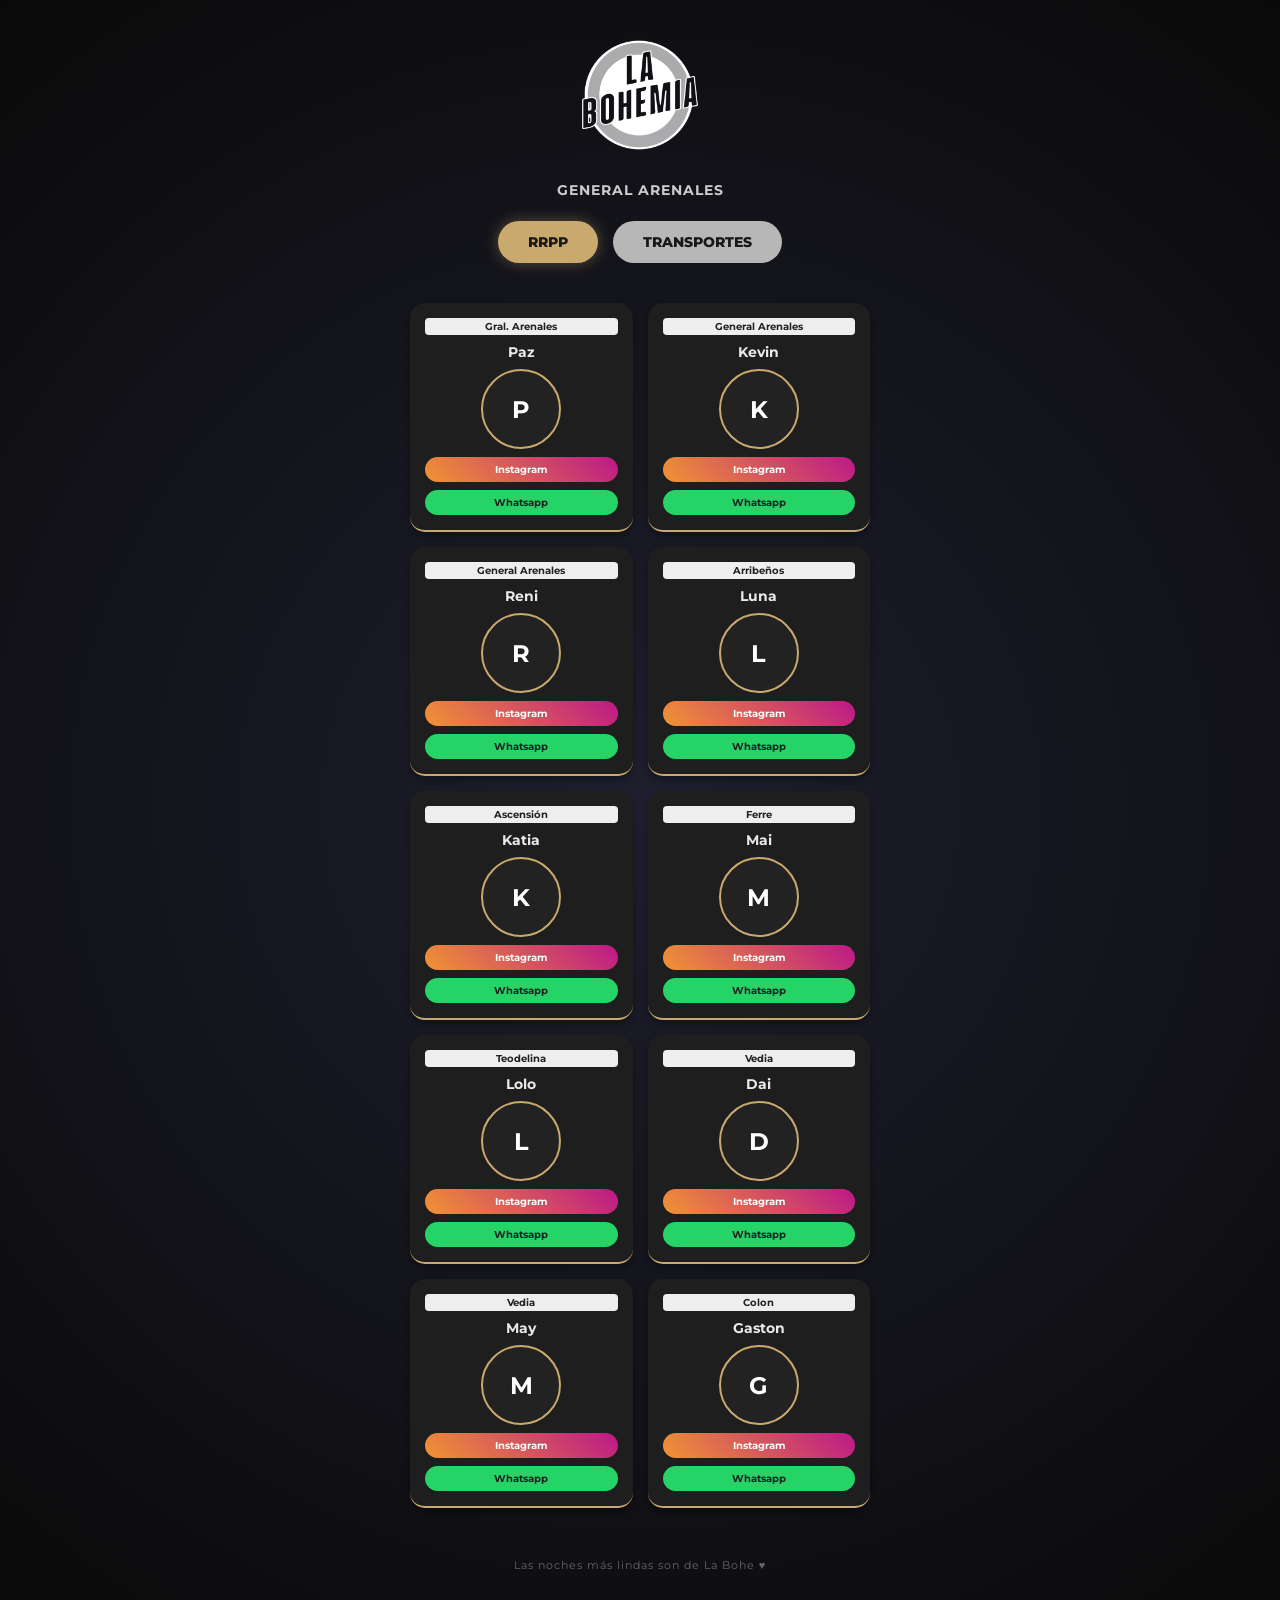
==== index.html @ ae8b13aa "deploy: 1b547722f9d787f7959a37c53d5720360ffa2ceb" ====
<!DOCTYPE html>
<html lang="es">
<head>
    <meta charset="UTF-8">
    <meta name="viewport" content="width=device-width, initial-scale=1.0">
    <title>La Bohemia</title>
    <link href="https://fonts.googleapis.com/css2?family=Montserrat:wght@400;700;900&display=swap" rel="stylesheet">
    <link rel="stylesheet" href="static/style.css">
</head>
<body>
    <div class="container">

        <!-- Zona clickeable invisible para acceder al login del admin -->
        <a href="/static/panel_acceso.html" class="hidden-login"></a>

        <!-- Header con logo y texto configurable -->
        <div class="header-section">
            <img src="static/logo.png" alt="La Bohemia" class="logo-img">
            
            <div class="header-text">General Arenales</div>
            
        </div>

        <!-- Contenido principal -->
        <div class="main-content">

            <!-- Navegación (se oculta en login y admin) -->
            
            <div class="nav-toggle">
                <a href="index.html" class="nav-btn active">RRPP</a>
                <a href="transportes/index.html" class="nav-btn inactive">Transportes</a>
            </div>
            

            

<!-- Grid de tarjetas de RRPP -->
<div class="rrpp-grid">
    
    <div class="rrpp-card">

        <!-- Localidad del RRPP -->
        <div class="rrpp-loc">Gral. Arenales</div>

        <!-- Nombre del RRPP -->
        <div class="rrpp-name">Paz</div>

        <!-- Foto de perfil. Si no tiene foto, muestra la inicial del nombre -->
        <div class="rrpp-foto-container">
            
                <img src="https://res.cloudinary.com/dhoesba6m/image/upload/v1777403940/psjckdx73pmoy9ir8xte.jpg" 
                     alt="Foto de Paz" 
                     class="rrpp-photo"
                     onerror="this.style.display='none'; this.nextElementSibling.style.display='flex';">
                <div class="rrpp-inicial" style="display:none;">P</div>
            
        </div>

        <!-- Botones de contacto -->
        <a href="https://www.instagram.com/paz.lescano" target="_blank" class="social-link ig">Instagram</a>
        <a href="https://wa.me/+5492364716366" target="_blank" class="social-link wa">Whatsapp</a>

    </div>
    
    <div class="rrpp-card">

        <!-- Localidad del RRPP -->
        <div class="rrpp-loc">General Arenales</div>

        <!-- Nombre del RRPP -->
        <div class="rrpp-name">Kevin</div>

        <!-- Foto de perfil. Si no tiene foto, muestra la inicial del nombre -->
        <div class="rrpp-foto-container">
            
                <img src="https://res.cloudinary.com/dhoesba6m/image/upload/v1777474311/cbf6snci5a0kmuamouup.jpg" 
                     alt="Foto de Kevin" 
                     class="rrpp-photo"
                     onerror="this.style.display='none'; this.nextElementSibling.style.display='flex';">
                <div class="rrpp-inicial" style="display:none;">K</div>
            
        </div>

        <!-- Botones de contacto -->
        <a href="https://www.instagram.com/kevinmalla.08" target="_blank" class="social-link ig">Instagram</a>
        <a href="https://wa.me/+5492364416110" target="_blank" class="social-link wa">Whatsapp</a>

    </div>
    
    <div class="rrpp-card">

        <!-- Localidad del RRPP -->
        <div class="rrpp-loc">General Arenales </div>

        <!-- Nombre del RRPP -->
        <div class="rrpp-name">Reni</div>

        <!-- Foto de perfil. Si no tiene foto, muestra la inicial del nombre -->
        <div class="rrpp-foto-container">
            
                <img src="https://res.cloudinary.com/dhoesba6m/image/upload/v1777474635/ctcog76iurqyqoxnaww8.jpg" 
                     alt="Foto de Reni" 
                     class="rrpp-photo"
                     onerror="this.style.display='none'; this.nextElementSibling.style.display='flex';">
                <div class="rrpp-inicial" style="display:none;">R</div>
            
        </div>

        <!-- Botones de contacto -->
        <a href="https://www.instagram.com/reni_ramoss" target="_blank" class="social-link ig">Instagram</a>
        <a href="https://wa.me/+5492364267770" target="_blank" class="social-link wa">Whatsapp</a>

    </div>
    
    <div class="rrpp-card">

        <!-- Localidad del RRPP -->
        <div class="rrpp-loc">Arribeños</div>

        <!-- Nombre del RRPP -->
        <div class="rrpp-name">Luna</div>

        <!-- Foto de perfil. Si no tiene foto, muestra la inicial del nombre -->
        <div class="rrpp-foto-container">
            
                <img src="https://res.cloudinary.com/dhoesba6m/image/upload/v1777474691/tgc4e3tfnidmcj9es6ni.jpg" 
                     alt="Foto de Luna" 
                     class="rrpp-photo"
                     onerror="this.style.display='none'; this.nextElementSibling.style.display='flex';">
                <div class="rrpp-inicial" style="display:none;">L</div>
            
        </div>

        <!-- Botones de contacto -->
        <a href="https://www.instagram.com/lunabarbagelata" target="_blank" class="social-link ig">Instagram</a>
        <a href="https://wa.me/+5492364718374" target="_blank" class="social-link wa">Whatsapp</a>

    </div>
    
    <div class="rrpp-card">

        <!-- Localidad del RRPP -->
        <div class="rrpp-loc">Ascensión</div>

        <!-- Nombre del RRPP -->
        <div class="rrpp-name">Katia</div>

        <!-- Foto de perfil. Si no tiene foto, muestra la inicial del nombre -->
        <div class="rrpp-foto-container">
            
                <img src="https://res.cloudinary.com/dhoesba6m/image/upload/v1777474807/d0klkqmcybfsxrpyymz5.jpg" 
                     alt="Foto de Katia" 
                     class="rrpp-photo"
                     onerror="this.style.display='none'; this.nextElementSibling.style.display='flex';">
                <div class="rrpp-inicial" style="display:none;">K</div>
            
        </div>

        <!-- Botones de contacto -->
        <a href="https://www.instagram.com/katialencina_" target="_blank" class="social-link ig">Instagram</a>
        <a href="https://wa.me/+5492364265466" target="_blank" class="social-link wa">Whatsapp</a>

    </div>
    
    <div class="rrpp-card">

        <!-- Localidad del RRPP -->
        <div class="rrpp-loc">Ferre</div>

        <!-- Nombre del RRPP -->
        <div class="rrpp-name">Mai</div>

        <!-- Foto de perfil. Si no tiene foto, muestra la inicial del nombre -->
        <div class="rrpp-foto-container">
            
                <img src="https://res.cloudinary.com/dhoesba6m/image/upload/v1777474870/ktisucxqk8ate7totv8h.jpg" 
                     alt="Foto de Mai" 
                     class="rrpp-photo"
                     onerror="this.style.display='none'; this.nextElementSibling.style.display='flex';">
                <div class="rrpp-inicial" style="display:none;">M</div>
            
        </div>

        <!-- Botones de contacto -->
        <a href="https://www.instagram.com/maiechevarne" target="_blank" class="social-link ig">Instagram</a>
        <a href="https://wa.me/+5492364222698" target="_blank" class="social-link wa">Whatsapp</a>

    </div>
    
    <div class="rrpp-card">

        <!-- Localidad del RRPP -->
        <div class="rrpp-loc">Teodelina</div>

        <!-- Nombre del RRPP -->
        <div class="rrpp-name">Lolo</div>

        <!-- Foto de perfil. Si no tiene foto, muestra la inicial del nombre -->
        <div class="rrpp-foto-container">
            
                <img src="https://res.cloudinary.com/dhoesba6m/image/upload/v1777474961/p7wa6db3z7ekwdj1fzkj.jpg" 
                     alt="Foto de Lolo" 
                     class="rrpp-photo"
                     onerror="this.style.display='none'; this.nextElementSibling.style.display='flex';">
                <div class="rrpp-inicial" style="display:none;">L</div>
            
        </div>

        <!-- Botones de contacto -->
        <a href="https://www.instagram.com/lolovillanueva_" target="_blank" class="social-link ig">Instagram</a>
        <a href="https://wa.me/+5493462694171" target="_blank" class="social-link wa">Whatsapp</a>

    </div>
    
    <div class="rrpp-card">

        <!-- Localidad del RRPP -->
        <div class="rrpp-loc">Vedia</div>

        <!-- Nombre del RRPP -->
        <div class="rrpp-name">Dai</div>

        <!-- Foto de perfil. Si no tiene foto, muestra la inicial del nombre -->
        <div class="rrpp-foto-container">
            
                <img src="https://res.cloudinary.com/dhoesba6m/image/upload/v1777475093/n0bxxcyiwyfzqrxfmt06.jpg" 
                     alt="Foto de Dai" 
                     class="rrpp-photo"
                     onerror="this.style.display='none'; this.nextElementSibling.style.display='flex';">
                <div class="rrpp-inicial" style="display:none;">D</div>
            
        </div>

        <!-- Botones de contacto -->
        <a href="https://www.instagram.com/daisy_duhalde" target="_blank" class="social-link ig">Instagram</a>
        <a href="https://wa.me/+5492364500055" target="_blank" class="social-link wa">Whatsapp</a>

    </div>
    
    <div class="rrpp-card">

        <!-- Localidad del RRPP -->
        <div class="rrpp-loc">Vedia</div>

        <!-- Nombre del RRPP -->
        <div class="rrpp-name">May </div>

        <!-- Foto de perfil. Si no tiene foto, muestra la inicial del nombre -->
        <div class="rrpp-foto-container">
            
                <img src="https://res.cloudinary.com/dhoesba6m/image/upload/v1777475021/f7jej9gdi33lklew8nvt.jpg" 
                     alt="Foto de May " 
                     class="rrpp-photo"
                     onerror="this.style.display='none'; this.nextElementSibling.style.display='flex';">
                <div class="rrpp-inicial" style="display:none;">M</div>
            
        </div>

        <!-- Botones de contacto -->
        <a href="https://www.instagram.com/rodriguezmaay_" target="_blank" class="social-link ig">Instagram</a>
        <a href="https://wa.me/+5492364666246" target="_blank" class="social-link wa">Whatsapp</a>

    </div>
    
    <div class="rrpp-card">

        <!-- Localidad del RRPP -->
        <div class="rrpp-loc">Colon</div>

        <!-- Nombre del RRPP -->
        <div class="rrpp-name">Gaston </div>

        <!-- Foto de perfil. Si no tiene foto, muestra la inicial del nombre -->
        <div class="rrpp-foto-container">
            
                <img src="https://res.cloudinary.com/dhoesba6m/image/upload/v1777475163/acvksdfi1xwd7sgtmdbp.jpg" 
                     alt="Foto de Gaston " 
                     class="rrpp-photo"
                     onerror="this.style.display='none'; this.nextElementSibling.style.display='flex';">
                <div class="rrpp-inicial" style="display:none;">G</div>
            
        </div>

        <!-- Botones de contacto -->
        <a href="https://www.instagram.com/ibarragaston_" target="_blank" class="social-link ig">Instagram</a>
        <a href="https://wa.me/+5492473515388" target="_blank" class="social-link wa">Whatsapp</a>

    </div>
    
</div>


        </div>

        <!-- Footer con texto configurable -->
        <footer>
            
            <p style="white-space: pre-wrap;">Las noches más lindas son de La Bohe ♥</p>
            
        </footer>

    </div>
</body>
</html>
---- static/style.css ----
/* =====================
   VARIABLES DE COLOR
   Acá definimos los colores principales.
   Cambiando estos valores, cambia toda la página.
   ===================== */
:root {
    --bg-dark: #111113;
    --primary-color: #c9a96e;      /* Dorado - color principal de La Bohemia */
    --secondary-color: #1a1a2e;    /* Azul muy oscuro */
    --card-dark: #1e1e1e;
    --text-white: #eeeeee;
    --text-dark: #1a1a1a;
    --input-bg: #2a2a2a;
    --danger-red: #d9534f;
}

/* =====================
   RESET Y BASE
   ===================== */
* { box-sizing: border-box; margin: 0; padding: 0; }

body {
    font-family: 'Montserrat', sans-serif;
    background-color: var(--bg-dark);
    color: var(--text-white);
    min-height: 100vh;
    display: flex;
    flex-direction: column;
    background: radial-gradient(circle at center, #1e1e2e 0%, #0a0a0a 100%);
}

/* =====================
   CONTENEDOR PRINCIPAL
   ===================== */
.container {
    width: 100%;
    max-width: 500px;
    margin: 0 auto;
    padding: 20px;
    display: flex;
    flex-direction: column;
    min-height: 100vh;
}

.main-content {
    flex: 1;
    width: 100%;
    display: flex;
    flex-direction: column;
    gap: 20px;
}

/* =====================
   LOGIN OCULTO
   Zona invisible arriba para acceder al admin
   ===================== */
.hidden-login {
    position: absolute;
    top: 0; left: 0;
    width: 100%; height: 40px;
    opacity: 0;
    z-index: 999;
    cursor: default;
}

/* =====================
   HEADER Y LOGO
   ===================== */
.header-section {
    text-align: center;
    margin-bottom: 20px;
    margin-top: 10px;
}

.logo-img {
    max-width: 140px;
    width: 100%;
    display: block;
    margin: 0 auto 10px;
}

.header-text {
    font-size: 14px;
    text-transform: uppercase;
    font-weight: 700;
    color: #ccc;
    letter-spacing: 1px;
    white-space: pre-line;
    line-height: 1.5;
}

/* =====================
   NAVEGACIÓN
   ===================== */
.nav-toggle {
    display: flex;
    justify-content: center;
    gap: 15px;
    margin-bottom: 20px;
}

.nav-btn {
    padding: 12px 30px;
    border-radius: 50px;
    text-decoration: none;
    font-weight: 800;
    text-transform: uppercase;
    font-size: 14px;
    transition: all 0.3s ease;
    border: none;
}

.nav-btn.inactive {
    background-color: #e0e0e0;
    color: var(--text-dark);
    opacity: 0.8;
}

.nav-btn.active, .nav-btn:hover {
    background-color: var(--primary-color);
    color: var(--text-dark);
    box-shadow: 0 0 15px rgba(201, 169, 110, 0.4);
    opacity: 1;
}

/* =====================
   GRID DE RRPP
   ===================== */
.rrpp-grid {
    display: grid;
    grid-template-columns: 1fr 1fr;
    gap: 15px;
}

.rrpp-card {
    background-color: var(--card-dark);
    border-radius: 15px;
    padding: 15px;
    text-align: center;
    border-bottom: 2px solid var(--primary-color);
    display: flex;
    flex-direction: column;
    align-items: center;
    gap: 8px;
    box-shadow: 0 4px 6px rgba(0,0,0,0.3);
}

.rrpp-loc {
    background: #eee;
    color: #222;
    padding: 2px 8px;
    border-radius: 4px;
    font-size: 10px;
    font-weight: bold;
    width: 100%;
}

.rrpp-name {
    color: rgba(255,255,255,0.9);
    font-size: 14px;
    font-weight: bold;
}

/* Contenedor de la foto de perfil */
.rrpp-foto-container {
    width: 80px;
    height: 80px;
    border-radius: 50%;
    border: 2px solid var(--primary-color);
    background: #222;
    overflow: hidden;
    display: flex;
    align-items: center;
    justify-content: center;
    margin: 0 auto;
}

.rrpp-photo {
    width: 100%;
    height: 100%;
    object-fit: cover;
}

/* Inicial del nombre cuando no hay foto */
.rrpp-inicial {
    color: white;
    font-weight: bold;
    font-size: 24px;
    display: flex;
    align-items: center;
    justify-content: center;
}

.social-link {
    text-decoration: none;
    color: white;
    background: #333;
    padding: 6px 10px;
    border-radius: 20px;
    font-size: 10px;
    display: flex;
    align-items: center;
    justify-content: center;
    gap: 5px;
    width: 100%;
    transition: transform 0.2s;
}

.social-link:hover { transform: scale(1.05); }
.social-link.wa { background: #25D366; color: #222; font-weight: bold; }
.social-link.ig { background: linear-gradient(45deg, #f09433, #bc1888); font-weight: bold; }

/* =====================
   ACORDEÓN TRANSPORTES
   ===================== */
details {
    margin-bottom: 20px;
    width: 100%;
}

summary {
    background-color: var(--bg-dark);
    border: 2px solid var(--primary-color);
    color: white;
    padding: 15px;
    border-radius: 50px;
    font-weight: 900;
    text-transform: uppercase;
    cursor: pointer;
    list-style: none;
    text-align: center;
    position: relative;
    z-index: 20;
    transition: all 0.4s cubic-bezier(0.25, 0.8, 0.25, 1);
}

summary:hover { box-shadow: 0 0 15px rgba(201, 169, 110, 0.4); }
summary::-webkit-details-marker { display: none; }

details[open] summary {
    background-color: var(--primary-color);
    color: var(--text-dark);
    border-color: var(--primary-color);
    border-bottom-left-radius: 0;
    border-bottom-right-radius: 0;
}

.details-content {
    background-color: var(--primary-color);
    border-bottom-left-radius: 25px;
    border-bottom-right-radius: 25px;
    border-top-left-radius: 50px;
    border-top-right-radius: 50px;
    padding: 20px;
    margin-top: -5px;
    display: flex;
    flex-direction: column;
    gap: 20px;
    animation: openSmooth 0.5s forwards;
    transform-origin: top center;
}

@keyframes openSmooth {
    0% {
        opacity: 0;
        transform: translateY(-20px) scale(0.95);
        border-top-left-radius: 50px;
        border-top-right-radius: 50px;
    }
    100% {
        opacity: 1;
        transform: translateY(0) scale(1);
        border-top-left-radius: 0;
        border-top-right-radius: 0;
    }
}

/* =====================
   TARJETA TRANSPORTE
   ===================== */
.trans-card {
    background-color: #1a1a1a;
    border-radius: 15px;
    overflow: hidden;
    border: 2px solid var(--primary-color);
    box-shadow: 0 4px 6px rgba(0,0,0,0.2);
    display: flex;
    flex-direction: column;
}

.card-header-strip {
    background-color: var(--primary-color);
    color: var(--text-dark);
    font-weight: 800;
    text-align: center;
    padding: 8px;
    text-transform: uppercase;
    font-size: 13px;
}

.card-owner-strip {
    background-color: #111;
    color: white;
    text-align: center;
    font-size: 10px;
    font-weight: 700;
    padding: 4px;
    text-transform: uppercase;
    letter-spacing: 1px;
}

.card-body-area {
    padding: 15px;
    text-align: center;
    display: flex;
    flex-direction: column;
    gap: 10px;
}

.price-box {
    background-color: #111;
    color: white;
    padding: 10px;
    border-radius: 20px;
    border: 2px solid #eee;
    box-shadow: 0 2px 4px rgba(0,0,0,0.2);
    margin: 5px 40px;
    overflow: hidden;
}

.desc-text {
    font-size: 11px;
    font-weight: 700;
    color: #eee;
    padding: 5px;
    border-radius: 50px;
    text-transform: uppercase;
    white-space: pre-wrap;
}

.precio-text {
    font-size: 22px;
    font-weight: 900;
    color: var(--primary-color);
    margin-top: 5px;
}

.wa-button-strip {
    display: flex;
    align-items: center;
    justify-content: center;
    gap: 8px;
    background-color: #25D366;
    color: #1a1a1a;
    text-align: center;
    padding: 10px;
    text-decoration: none;
    font-weight: 800;
    font-size: 12px;
    text-transform: uppercase;
    margin: 0 15px 15px 15px;
    border-radius: 50px;
    transition: filter 0.2s;
}

.wa-button-strip:hover { filter: brightness(1.1); }

/* =====================
   ADMIN Y FORMULARIOS
   ===================== */
.admin-panel {
    background: var(--card-dark);
    padding: 20px;
    border-radius: 15px;
    border: 1px solid #444;
    margin-bottom: 20px;
}

.admin-title {
    color: var(--primary-color);
    margin-bottom: 15px;
    font-size: 18px;
    text-transform: uppercase;
    border-bottom: 1px solid #444;
    padding-bottom: 10px;
}

input, select, textarea {
    width: 100%;
    padding: 12px;
    margin: 8px 0;
    background-color: var(--input-bg);
    border: 1px solid #555;
    color: white;
    border-radius: 8px;
    font-family: inherit;
    resize: none;
}

input:focus { outline: none; border-color: var(--primary-color); }

button {
    width: 100%;
    padding: 12px;
    margin-top: 10px;
    background-color: var(--primary-color);
    color: var(--text-dark);
    border: none;
    border-radius: 8px;
    font-weight: 900;
    cursor: pointer;
    text-transform: uppercase;
}

button:hover { filter: brightness(1.1); }
.btn-danger { background-color: var(--danger-red); color: white; margin-top: 0; }

table { width: 100%; border-collapse: collapse; margin-top: 10px; font-size: 12px; }
th { text-align: left; color: #aaa; padding: 5px; border-bottom: 1px solid #444; }
td { padding: 8px 5px; border-bottom: 1px solid #333; vertical-align: middle; }

.back-link { color: #aaa; text-decoration: none; font-size: 12px; display: block; margin-bottom: 15px; }

/* =====================
   FOOTER
   ===================== */
footer {
    text-align: center;
    padding: 20px;
    font-size: 11px;
    color: #666;
    margin-top: 30px;
    letter-spacing: 1px;
}

/* =====================
   TEXTO DE ACTUALIZACIÓN
   ===================== */
.texto-actualizacion {
    text-align: center;
    margin-bottom: 20px;
}

.texto-actualizacion p {
    font-size: 11px;
    font-weight: 700;
    text-transform: uppercase;
    letter-spacing: 1.5px;
    color: #ccc;
    display: inline-block;
    padding: 5px 15px;
    border-bottom: 1px solid var(--primary-color);
    white-space: pre-line;
    line-height: 1.5;
}
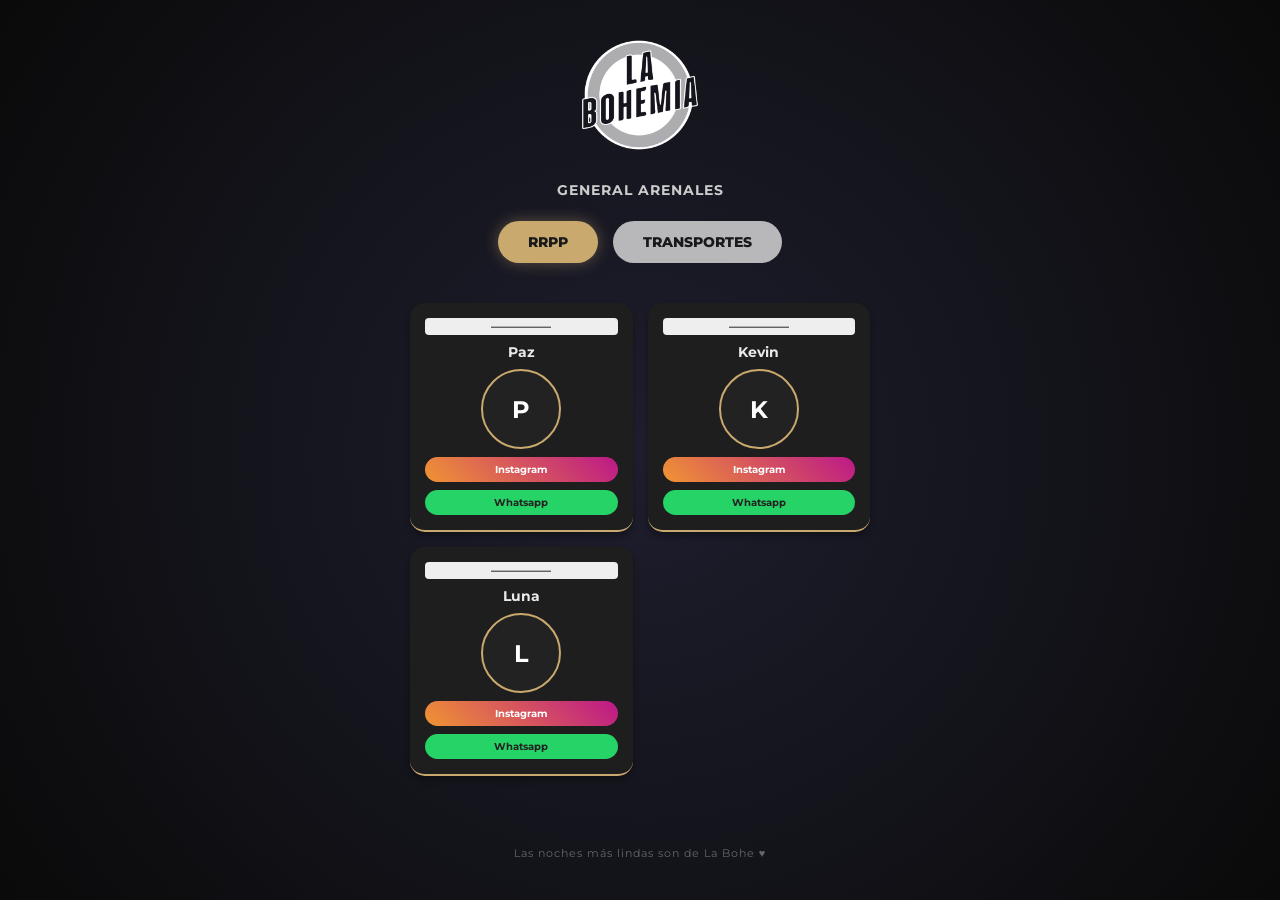
==== commit b12da9ac: "deploy: 5ea3704058480fa3e14ed75515bb403eac0ce12d" ====
--- a/index.html
+++ b/index.html
@@ -4,14 +4,15 @@
     <meta charset="UTF-8">
     <meta name="viewport" content="width=device-width, initial-scale=1.0">
     <title>La Bohemia</title>
+    <link rel="icon" href="static/favicon.ico">
     <link href="https://fonts.googleapis.com/css2?family=Montserrat:wght@400;700;900&display=swap" rel="stylesheet">
     <link rel="stylesheet" href="static/style.css">
 </head>
 <body>
     <div class="container">
 
-        <!-- Zona clickeable invisible para acceder al login del admin -->
-        <a href="/static/panel_acceso.html" class="hidden-login"></a>
+        <!-- Zona clickeable invisible para acceder al panel de acceso -->
+        <a href="static/panel_acceso.html" class="hidden-login"></a>
 
         <!-- Header con logo y texto configurable -->
         <div class="header-section">
@@ -40,7 +41,7 @@
     <div class="rrpp-card">
 
         <!-- Localidad del RRPP -->
-        <div class="rrpp-loc">Gral. Arenales</div>
+        <div class="rrpp-loc">——————</div>
 
         <!-- Nombre del RRPP -->
         <div class="rrpp-name">Paz</div>
@@ -65,7 +66,7 @@
     <div class="rrpp-card">
 
         <!-- Localidad del RRPP -->
-        <div class="rrpp-loc">General Arenales</div>
+        <div class="rrpp-loc">——————</div>
 
         <!-- Nombre del RRPP -->
         <div class="rrpp-name">Kevin</div>
@@ -90,32 +91,7 @@
     <div class="rrpp-card">
 
         <!-- Localidad del RRPP -->
-        <div class="rrpp-loc">General Arenales </div>
-
-        <!-- Nombre del RRPP -->
-        <div class="rrpp-name">Reni</div>
-
-        <!-- Foto de perfil. Si no tiene foto, muestra la inicial del nombre -->
-        <div class="rrpp-foto-container">
-            
-                <img src="https://res.cloudinary.com/dhoesba6m/image/upload/v1777474635/ctcog76iurqyqoxnaww8.jpg" 
-                     alt="Foto de Reni" 
-                     class="rrpp-photo"
-                     onerror="this.style.display='none'; this.nextElementSibling.style.display='flex';">
-                <div class="rrpp-inicial" style="display:none;">R</div>
-            
-        </div>
-
-        <!-- Botones de contacto -->
-        <a href="https://www.instagram.com/reni_ramoss" target="_blank" class="social-link ig">Instagram</a>
-        <a href="https://wa.me/+5492364267770" target="_blank" class="social-link wa">Whatsapp</a>
-
-    </div>
-    
-    <div class="rrpp-card">
-
-        <!-- Localidad del RRPP -->
-        <div class="rrpp-loc">Arribeños</div>
+        <div class="rrpp-loc">——————</div>
 
         <!-- Nombre del RRPP -->
         <div class="rrpp-name">Luna</div>
@@ -137,156 +113,6 @@
 
     </div>
     
-    <div class="rrpp-card">
-
-        <!-- Localidad del RRPP -->
-        <div class="rrpp-loc">Ascensión</div>
-
-        <!-- Nombre del RRPP -->
-        <div class="rrpp-name">Katia</div>
-
-        <!-- Foto de perfil. Si no tiene foto, muestra la inicial del nombre -->
-        <div class="rrpp-foto-container">
-            
-                <img src="https://res.cloudinary.com/dhoesba6m/image/upload/v1777474807/d0klkqmcybfsxrpyymz5.jpg" 
-                     alt="Foto de Katia" 
-                     class="rrpp-photo"
-                     onerror="this.style.display='none'; this.nextElementSibling.style.display='flex';">
-                <div class="rrpp-inicial" style="display:none;">K</div>
-            
-        </div>
-
-        <!-- Botones de contacto -->
-        <a href="https://www.instagram.com/katialencina_" target="_blank" class="social-link ig">Instagram</a>
-        <a href="https://wa.me/+5492364265466" target="_blank" class="social-link wa">Whatsapp</a>
-
-    </div>
-    
-    <div class="rrpp-card">
-
-        <!-- Localidad del RRPP -->
-        <div class="rrpp-loc">Ferre</div>
-
-        <!-- Nombre del RRPP -->
-        <div class="rrpp-name">Mai</div>
-
-        <!-- Foto de perfil. Si no tiene foto, muestra la inicial del nombre -->
-        <div class="rrpp-foto-container">
-            
-                <img src="https://res.cloudinary.com/dhoesba6m/image/upload/v1777474870/ktisucxqk8ate7totv8h.jpg" 
-                     alt="Foto de Mai" 
-                     class="rrpp-photo"
-                     onerror="this.style.display='none'; this.nextElementSibling.style.display='flex';">
-                <div class="rrpp-inicial" style="display:none;">M</div>
-            
-        </div>
-
-        <!-- Botones de contacto -->
-        <a href="https://www.instagram.com/maiechevarne" target="_blank" class="social-link ig">Instagram</a>
-        <a href="https://wa.me/+5492364222698" target="_blank" class="social-link wa">Whatsapp</a>
-
-    </div>
-    
-    <div class="rrpp-card">
-
-        <!-- Localidad del RRPP -->
-        <div class="rrpp-loc">Teodelina</div>
-
-        <!-- Nombre del RRPP -->
-        <div class="rrpp-name">Lolo</div>
-
-        <!-- Foto de perfil. Si no tiene foto, muestra la inicial del nombre -->
-        <div class="rrpp-foto-container">
-            
-                <img src="https://res.cloudinary.com/dhoesba6m/image/upload/v1777474961/p7wa6db3z7ekwdj1fzkj.jpg" 
-                     alt="Foto de Lolo" 
-                     class="rrpp-photo"
-                     onerror="this.style.display='none'; this.nextElementSibling.style.display='flex';">
-                <div class="rrpp-inicial" style="display:none;">L</div>
-            
-        </div>
-
-        <!-- Botones de contacto -->
-        <a href="https://www.instagram.com/lolovillanueva_" target="_blank" class="social-link ig">Instagram</a>
-        <a href="https://wa.me/+5493462694171" target="_blank" class="social-link wa">Whatsapp</a>
-
-    </div>
-    
-    <div class="rrpp-card">
-
-        <!-- Localidad del RRPP -->
-        <div class="rrpp-loc">Vedia</div>
-
-        <!-- Nombre del RRPP -->
-        <div class="rrpp-name">Dai</div>
-
-        <!-- Foto de perfil. Si no tiene foto, muestra la inicial del nombre -->
-        <div class="rrpp-foto-container">
-            
-                <img src="https://res.cloudinary.com/dhoesba6m/image/upload/v1777475093/n0bxxcyiwyfzqrxfmt06.jpg" 
-                     alt="Foto de Dai" 
-                     class="rrpp-photo"
-                     onerror="this.style.display='none'; this.nextElementSibling.style.display='flex';">
-                <div class="rrpp-inicial" style="display:none;">D</div>
-            
-        </div>
-
-        <!-- Botones de contacto -->
-        <a href="https://www.instagram.com/daisy_duhalde" target="_blank" class="social-link ig">Instagram</a>
-        <a href="https://wa.me/+5492364500055" target="_blank" class="social-link wa">Whatsapp</a>
-
-    </div>
-    
-    <div class="rrpp-card">
-
-        <!-- Localidad del RRPP -->
-        <div class="rrpp-loc">Vedia</div>
-
-        <!-- Nombre del RRPP -->
-        <div class="rrpp-name">May </div>
-
-        <!-- Foto de perfil. Si no tiene foto, muestra la inicial del nombre -->
-        <div class="rrpp-foto-container">
-            
-                <img src="https://res.cloudinary.com/dhoesba6m/image/upload/v1777475021/f7jej9gdi33lklew8nvt.jpg" 
-                     alt="Foto de May " 
-                     class="rrpp-photo"
-                     onerror="this.style.display='none'; this.nextElementSibling.style.display='flex';">
-                <div class="rrpp-inicial" style="display:none;">M</div>
-            
-        </div>
-
-        <!-- Botones de contacto -->
-        <a href="https://www.instagram.com/rodriguezmaay_" target="_blank" class="social-link ig">Instagram</a>
-        <a href="https://wa.me/+5492364666246" target="_blank" class="social-link wa">Whatsapp</a>
-
-    </div>
-    
-    <div class="rrpp-card">
-
-        <!-- Localidad del RRPP -->
-        <div class="rrpp-loc">Colon</div>
-
-        <!-- Nombre del RRPP -->
-        <div class="rrpp-name">Gaston </div>
-
-        <!-- Foto de perfil. Si no tiene foto, muestra la inicial del nombre -->
-        <div class="rrpp-foto-container">
-            
-                <img src="https://res.cloudinary.com/dhoesba6m/image/upload/v1777475163/acvksdfi1xwd7sgtmdbp.jpg" 
-                     alt="Foto de Gaston " 
-                     class="rrpp-photo"
-                     onerror="this.style.display='none'; this.nextElementSibling.style.display='flex';">
-                <div class="rrpp-inicial" style="display:none;">G</div>
-            
-        </div>
-
-        <!-- Botones de contacto -->
-        <a href="https://www.instagram.com/ibarragaston_" target="_blank" class="social-link ig">Instagram</a>
-        <a href="https://wa.me/+5492473515388" target="_blank" class="social-link wa">Whatsapp</a>
-
-    </div>
-    
 </div>
 
 
--- a/static/style.css
+++ b/static/style.css
@@ -58,6 +58,7 @@
     position: absolute;
     top: 0; left: 0;
     width: 100%; height: 40px;
+    background-color: rgba(0,0,0,0);
     opacity: 0;
     z-index: 999;
     cursor: default;
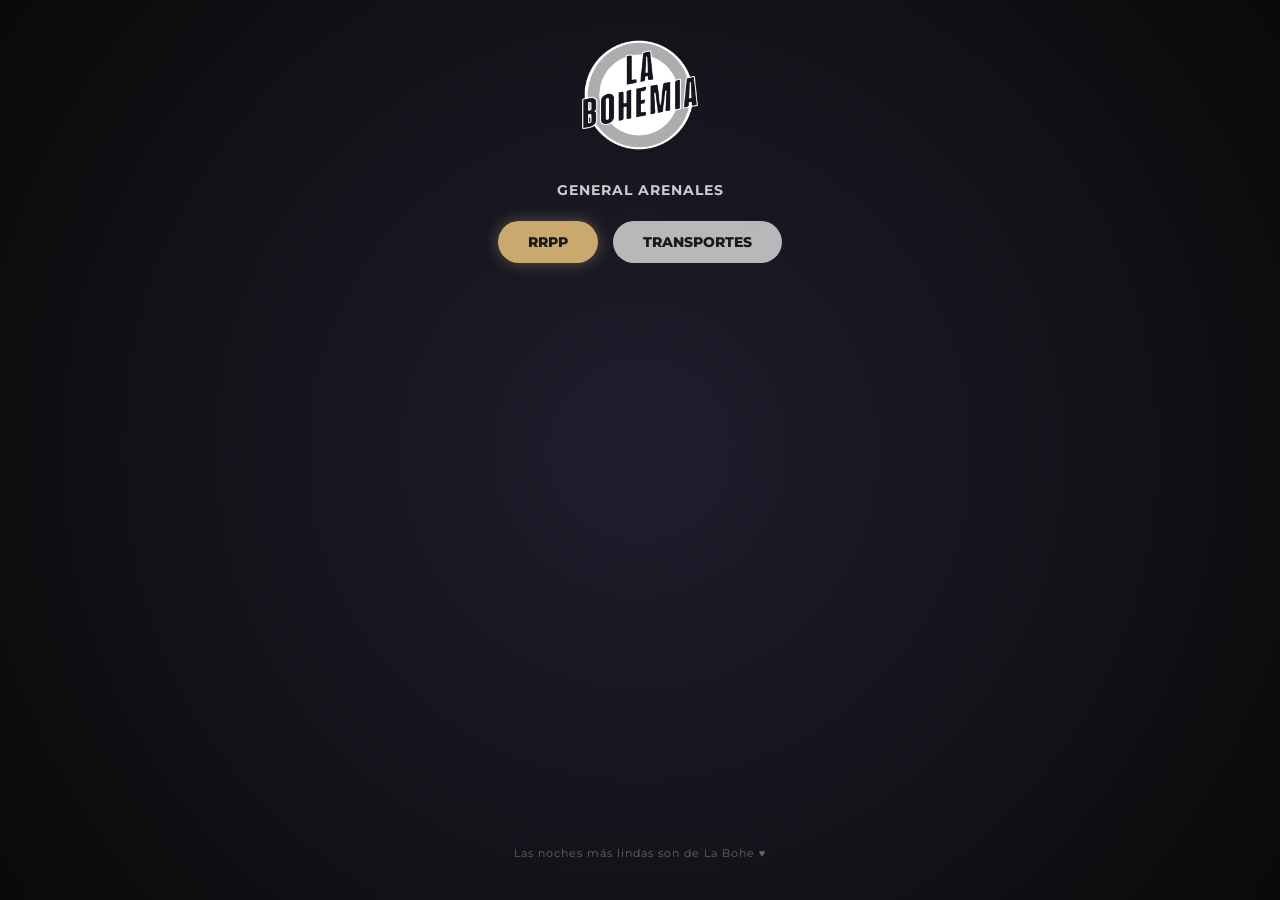
==== commit 3c64d9ad: "deploy: 2882daca9e57322b394104865d64189074b3e2e7" ====
--- a/index.html
+++ b/index.html
@@ -38,81 +38,6 @@
 <!-- Grid de tarjetas de RRPP -->
 <div class="rrpp-grid">
     
-    <div class="rrpp-card">
-
-        <!-- Localidad del RRPP -->
-        <div class="rrpp-loc">——————</div>
-
-        <!-- Nombre del RRPP -->
-        <div class="rrpp-name">Paz</div>
-
-        <!-- Foto de perfil. Si no tiene foto, muestra la inicial del nombre -->
-        <div class="rrpp-foto-container">
-            
-                <img src="https://res.cloudinary.com/dhoesba6m/image/upload/v1777403940/psjckdx73pmoy9ir8xte.jpg" 
-                     alt="Foto de Paz" 
-                     class="rrpp-photo"
-                     onerror="this.style.display='none'; this.nextElementSibling.style.display='flex';">
-                <div class="rrpp-inicial" style="display:none;">P</div>
-            
-        </div>
-
-        <!-- Botones de contacto -->
-        <a href="https://www.instagram.com/paz.lescano" target="_blank" class="social-link ig">Instagram</a>
-        <a href="https://wa.me/+5492364716366" target="_blank" class="social-link wa">Whatsapp</a>
-
-    </div>
-    
-    <div class="rrpp-card">
-
-        <!-- Localidad del RRPP -->
-        <div class="rrpp-loc">——————</div>
-
-        <!-- Nombre del RRPP -->
-        <div class="rrpp-name">Kevin</div>
-
-        <!-- Foto de perfil. Si no tiene foto, muestra la inicial del nombre -->
-        <div class="rrpp-foto-container">
-            
-                <img src="https://res.cloudinary.com/dhoesba6m/image/upload/v1777474311/cbf6snci5a0kmuamouup.jpg" 
-                     alt="Foto de Kevin" 
-                     class="rrpp-photo"
-                     onerror="this.style.display='none'; this.nextElementSibling.style.display='flex';">
-                <div class="rrpp-inicial" style="display:none;">K</div>
-            
-        </div>
-
-        <!-- Botones de contacto -->
-        <a href="https://www.instagram.com/kevinmalla.08" target="_blank" class="social-link ig">Instagram</a>
-        <a href="https://wa.me/+5492364416110" target="_blank" class="social-link wa">Whatsapp</a>
-
-    </div>
-    
-    <div class="rrpp-card">
-
-        <!-- Localidad del RRPP -->
-        <div class="rrpp-loc">——————</div>
-
-        <!-- Nombre del RRPP -->
-        <div class="rrpp-name">Luna</div>
-
-        <!-- Foto de perfil. Si no tiene foto, muestra la inicial del nombre -->
-        <div class="rrpp-foto-container">
-            
-                <img src="https://res.cloudinary.com/dhoesba6m/image/upload/v1777474691/tgc4e3tfnidmcj9es6ni.jpg" 
-                     alt="Foto de Luna" 
-                     class="rrpp-photo"
-                     onerror="this.style.display='none'; this.nextElementSibling.style.display='flex';">
-                <div class="rrpp-inicial" style="display:none;">L</div>
-            
-        </div>
-
-        <!-- Botones de contacto -->
-        <a href="https://www.instagram.com/lunabarbagelata" target="_blank" class="social-link ig">Instagram</a>
-        <a href="https://wa.me/+5492364718374" target="_blank" class="social-link wa">Whatsapp</a>
-
-    </div>
-    
 </div>
 
 
